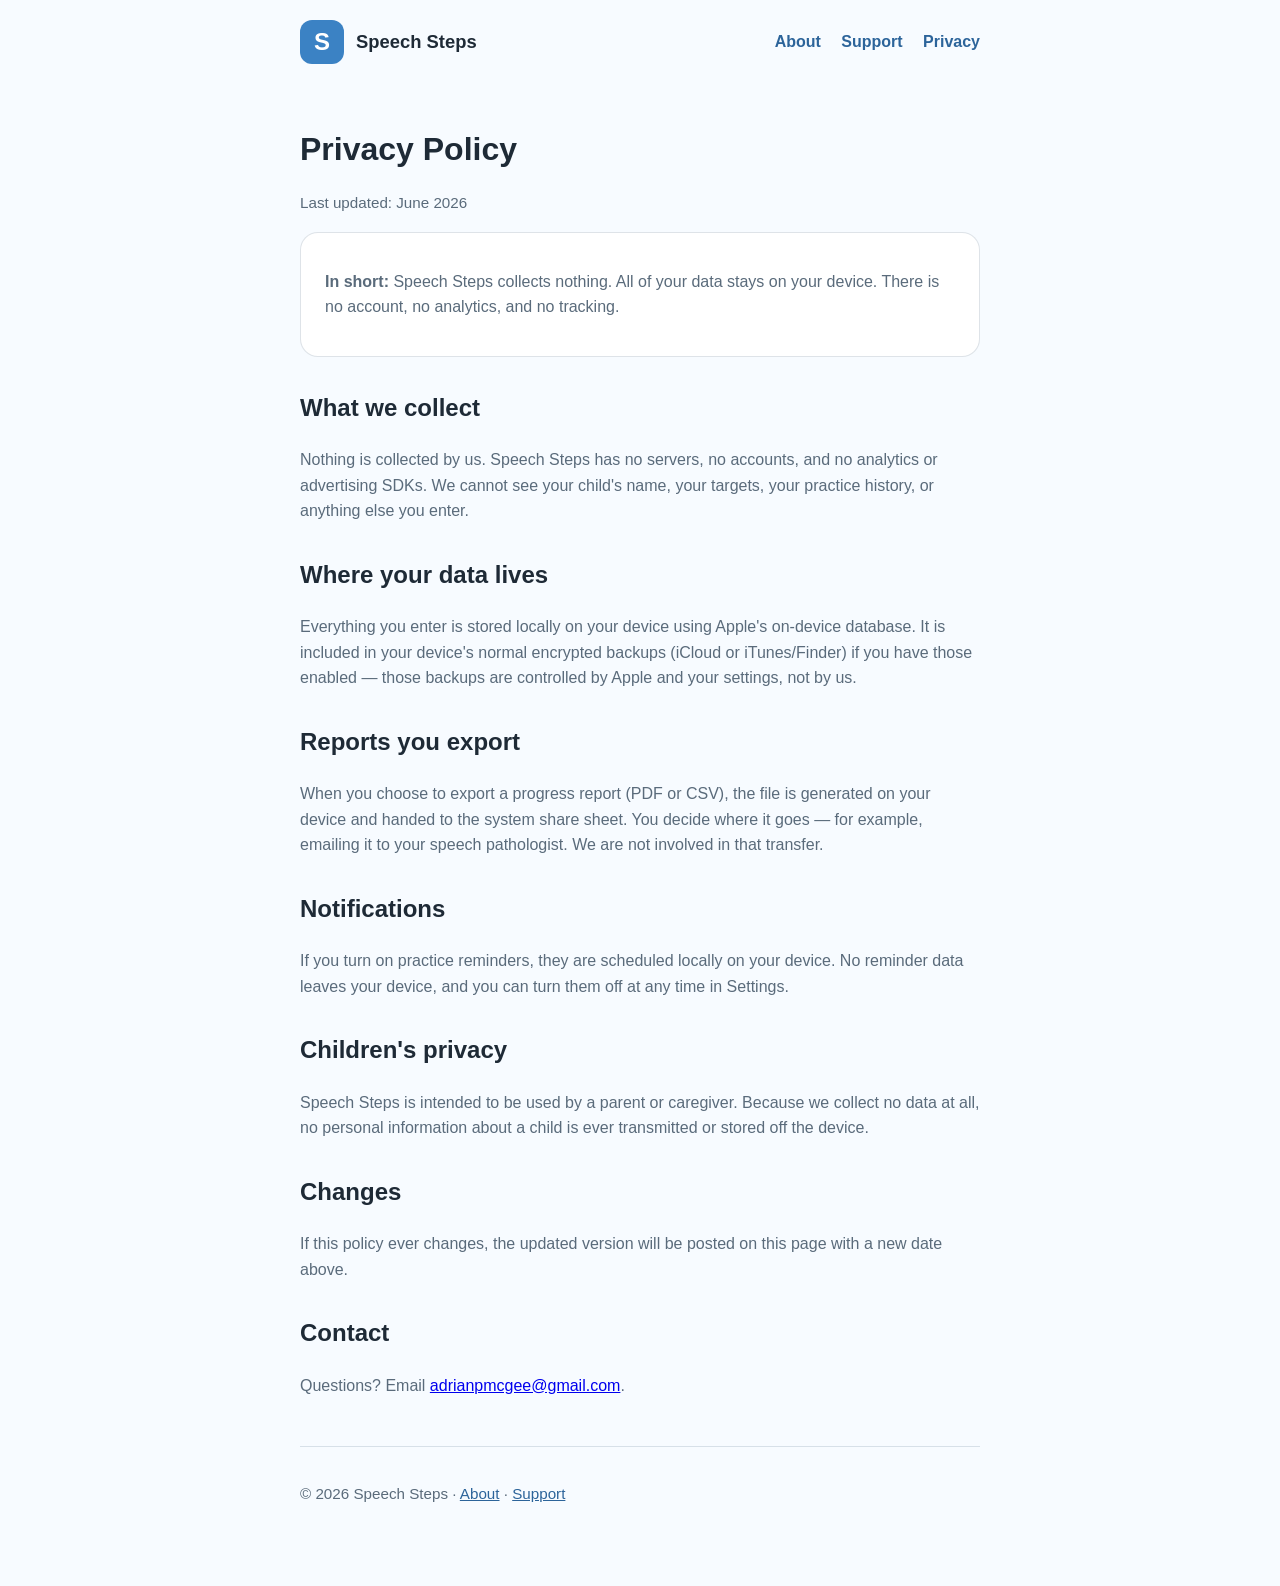
==== docs/privacy.html @ 3684fc4c "Add practice reminders, settings, site, and release docs - PracticeReminders + Settings sheet: opt-i" ====
<!DOCTYPE html>
<html lang="en">
<head>
  <meta charset="utf-8" />
  <meta name="viewport" content="width=device-width, initial-scale=1" />
  <title>Speech Steps — Privacy Policy</title>
  <link rel="stylesheet" href="style.css" />
</head>
<body>
  <header class="site">
    <div class="logo">S</div>
    <h1>Speech Steps</h1>
    <div class="spacer"></div>
    <nav>
      <a href="index.html">About</a>
      <a href="support.html">Support</a>
      <a href="privacy.html">Privacy</a>
    </nav>
  </header>

  <main class="wrap">
    <h1 class="title">Privacy Policy</h1>
    <p class="muted">Last updated: June 2026</p>

    <div class="card">
      <p><strong>In short:</strong> Speech Steps collects nothing. All of your data stays on
      your device. There is no account, no analytics, and no tracking.</p>
    </div>

    <h2>What we collect</h2>
    <p>
      Nothing is collected by us. Speech Steps has no servers, no accounts, and no analytics
      or advertising SDKs. We cannot see your child's name, your targets, your practice
      history, or anything else you enter.
    </p>

    <h2>Where your data lives</h2>
    <p>
      Everything you enter is stored locally on your device using Apple's on-device database.
      It is included in your device's normal encrypted backups (iCloud or iTunes/Finder) if
      you have those enabled — those backups are controlled by Apple and your settings, not
      by us.
    </p>

    <h2>Reports you export</h2>
    <p>
      When you choose to export a progress report (PDF or CSV), the file is generated on your
      device and handed to the system share sheet. You decide where it goes — for example,
      emailing it to your speech pathologist. We are not involved in that transfer.
    </p>

    <h2>Notifications</h2>
    <p>
      If you turn on practice reminders, they are scheduled locally on your device. No
      reminder data leaves your device, and you can turn them off at any time in Settings.
    </p>

    <h2>Children's privacy</h2>
    <p>
      Speech Steps is intended to be used by a parent or caregiver. Because we collect no
      data at all, no personal information about a child is ever transmitted or stored off
      the device.
    </p>

    <h2>Changes</h2>
    <p>
      If this policy ever changes, the updated version will be posted on this page with a new
      date above.
    </p>

    <h2>Contact</h2>
    <p>
      Questions? Email <a href="mailto:adrianpmcgee@gmail.com">adrianpmcgee@gmail.com</a>.
    </p>

    <footer>
      <p class="muted">© 2026 Speech Steps · <a href="index.html">About</a> · <a href="support.html">Support</a></p>
    </footer>
  </main>
</body>
</html>
---- docs/style.css ----
:root {
  --brand: #3B82C4;
  --brand-ink: #2C649A;
  --accent: #F2A03D;
  --bg: #F7FBFF;
  --card: #ffffff;
  --label: #1E2A36;
  --label2: #5A6B7B;
  --hairline: #1B3A5A24;
}
@media (prefers-color-scheme: dark) {
  :root {
    --brand: #6FB0E8; --brand-ink: #9CCBF2; --accent: #F6B968;
    --bg: #10171F; --card: #1B2530; --label: #E8EEF4; --label2: #9DAFBF;
    --hairline: #FFFFFF1F;
  }
}
* { box-sizing: border-box; }
body {
  margin: 0;
  font-family: -apple-system, BlinkMacSystemFont, "Segoe UI", Roboto, Helvetica, Arial, sans-serif;
  background: var(--bg);
  color: var(--label);
  line-height: 1.6;
}
.wrap { max-width: 720px; margin: 0 auto; padding: 2rem 1.25rem 4rem; }
header.site {
  display: flex; align-items: center; gap: .75rem;
  padding: 1.25rem; max-width: 720px; margin: 0 auto;
}
header.site .logo {
  width: 44px; height: 44px; border-radius: 12px;
  background: var(--brand); color: #fff; display: grid; place-items: center;
  font-size: 1.5rem; font-weight: 700;
}
header.site h1 { font-size: 1.15rem; margin: 0; }
nav a { color: var(--brand-ink); text-decoration: none; margin-left: 1rem; font-weight: 600; }
nav a:hover { text-decoration: underline; }
.spacer { flex: 1; }
h1.title { font-size: 2rem; margin: .5rem 0 1rem; }
h2 { margin-top: 2rem; color: var(--label); }
p, li { color: var(--label2); }
.card {
  background: var(--card); border: 1px solid var(--hairline);
  border-radius: 18px; padding: 1.25rem 1.5rem; margin: 1rem 0;
}
.lead { font-size: 1.15rem; color: var(--label2); }
.pill {
  display: inline-block; background: color-mix(in srgb, var(--brand) 14%, transparent);
  color: var(--brand-ink); padding: .2rem .7rem; border-radius: 999px;
  font-size: .85rem; font-weight: 600; margin: .2rem .3rem .2rem 0;
}
a.button {
  display: inline-block; background: var(--brand); color: #fff;
  padding: .7rem 1.2rem; border-radius: 12px; text-decoration: none; font-weight: 700;
}
footer { border-top: 1px solid var(--hairline); margin-top: 3rem; padding-top: 1.25rem;
  font-size: .9rem; color: var(--label2); }
footer a { color: var(--brand-ink); }
.muted { color: var(--label2); font-size: .95rem; }
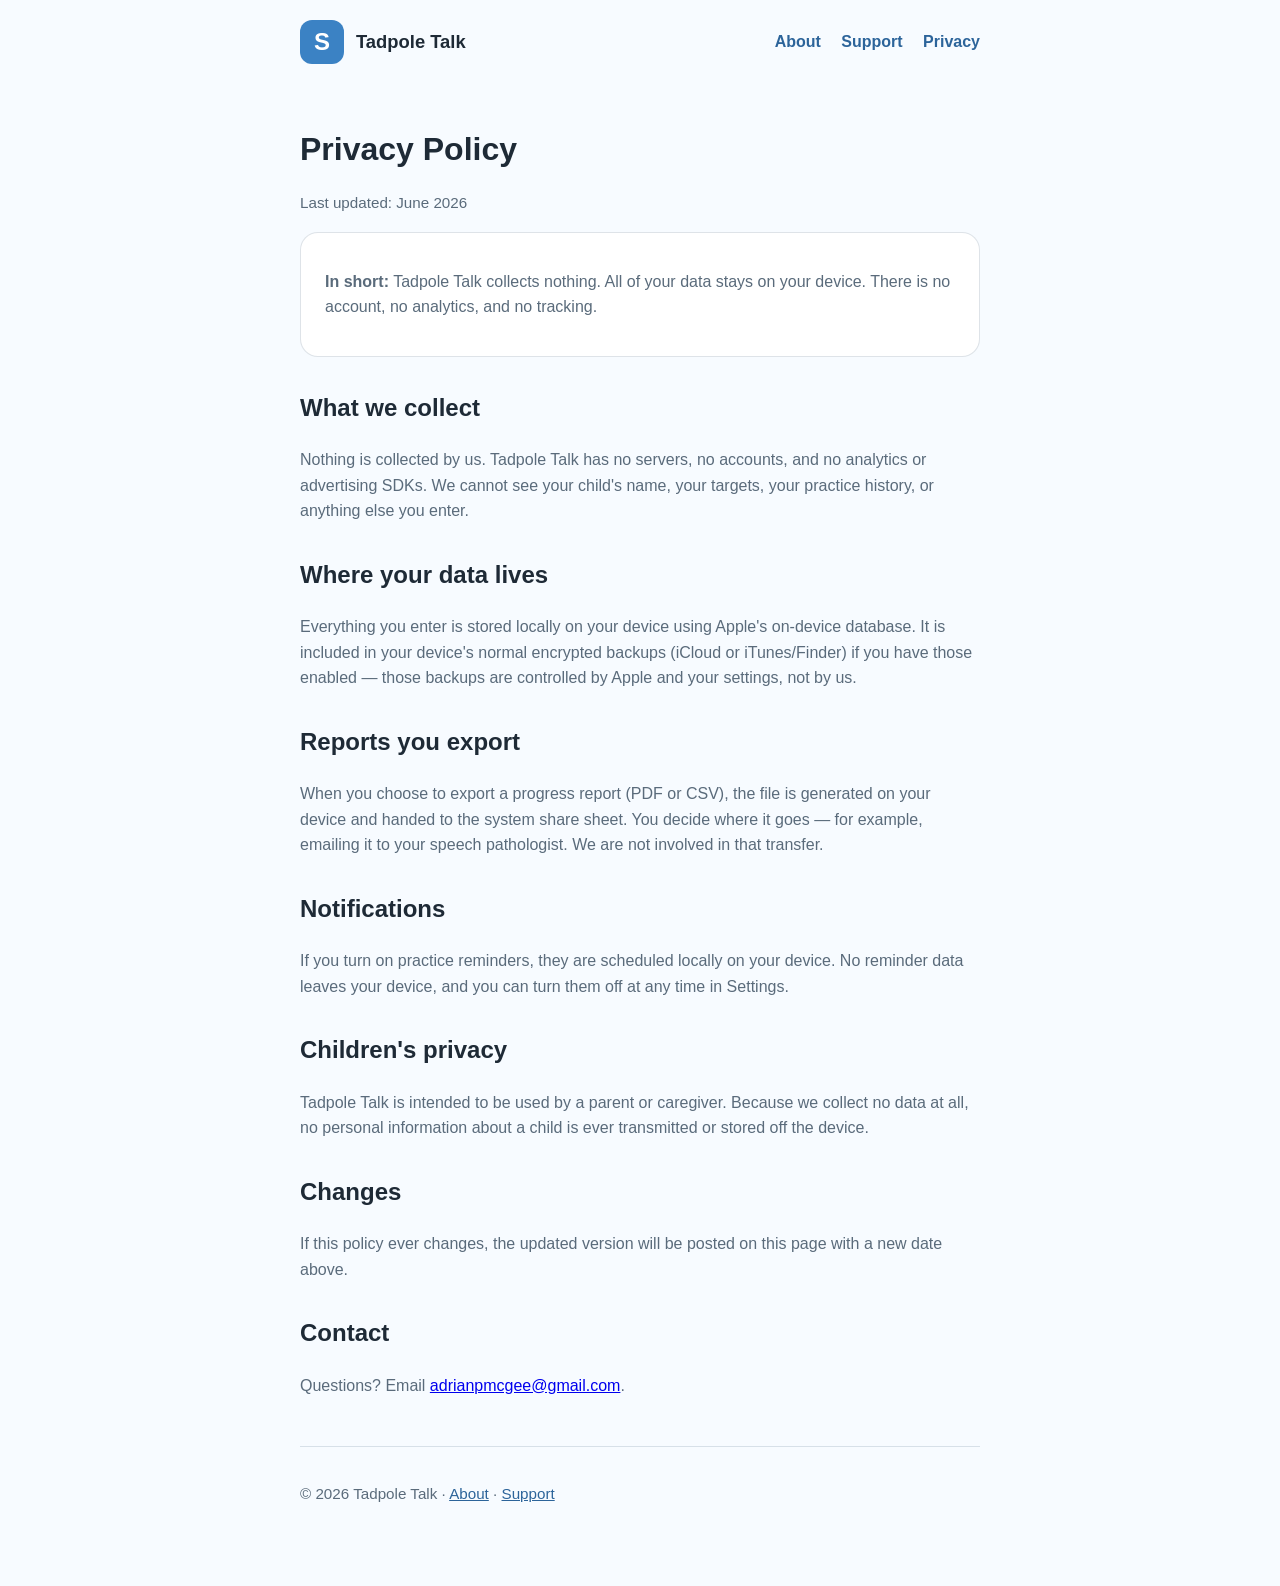
==== commit be6f1875: "Rename app: Speech Steps → Tadpole Talk The "Speech Steps" working name blended into a category satu" ====
--- a/docs/privacy.html
+++ b/docs/privacy.html
@@ -3,13 +3,13 @@
 <head>
   <meta charset="utf-8" />
   <meta name="viewport" content="width=device-width, initial-scale=1" />
-  <title>Speech Steps — Privacy Policy</title>
+  <title>Tadpole Talk — Privacy Policy</title>
   <link rel="stylesheet" href="style.css" />
 </head>
 <body>
   <header class="site">
     <div class="logo">S</div>
-    <h1>Speech Steps</h1>
+    <h1>Tadpole Talk</h1>
     <div class="spacer"></div>
     <nav>
       <a href="index.html">About</a>
@@ -23,13 +23,13 @@
     <p class="muted">Last updated: June 2026</p>
 
     <div class="card">
-      <p><strong>In short:</strong> Speech Steps collects nothing. All of your data stays on
+      <p><strong>In short:</strong> Tadpole Talk collects nothing. All of your data stays on
       your device. There is no account, no analytics, and no tracking.</p>
     </div>
 
     <h2>What we collect</h2>
     <p>
-      Nothing is collected by us. Speech Steps has no servers, no accounts, and no analytics
+      Nothing is collected by us. Tadpole Talk has no servers, no accounts, and no analytics
       or advertising SDKs. We cannot see your child's name, your targets, your practice
       history, or anything else you enter.
     </p>
@@ -57,7 +57,7 @@
 
     <h2>Children's privacy</h2>
     <p>
-      Speech Steps is intended to be used by a parent or caregiver. Because we collect no
+      Tadpole Talk is intended to be used by a parent or caregiver. Because we collect no
       data at all, no personal information about a child is ever transmitted or stored off
       the device.
     </p>
@@ -74,7 +74,7 @@
     </p>
 
     <footer>
-      <p class="muted">© 2026 Speech Steps · <a href="index.html">About</a> · <a href="support.html">Support</a></p>
+      <p class="muted">© 2026 Tadpole Talk · <a href="index.html">About</a> · <a href="support.html">Support</a></p>
     </footer>
   </main>
 </body>
